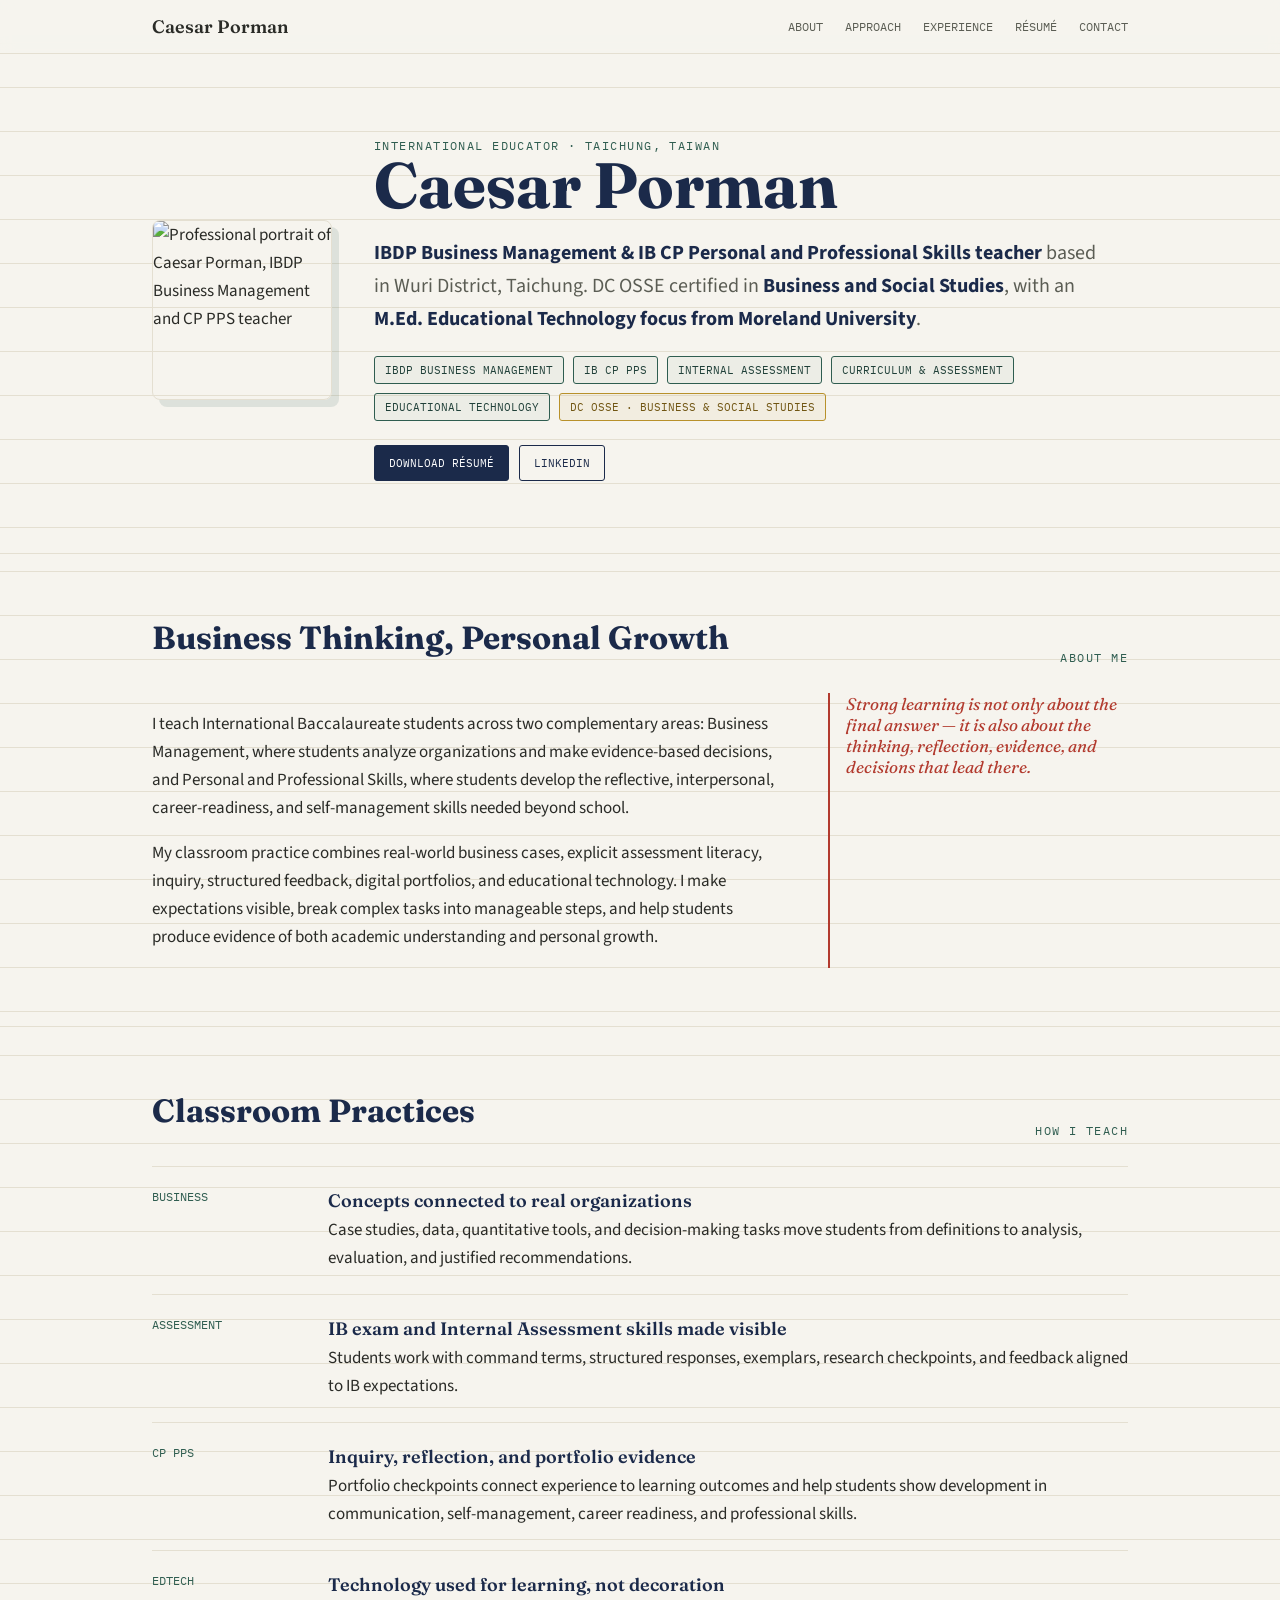
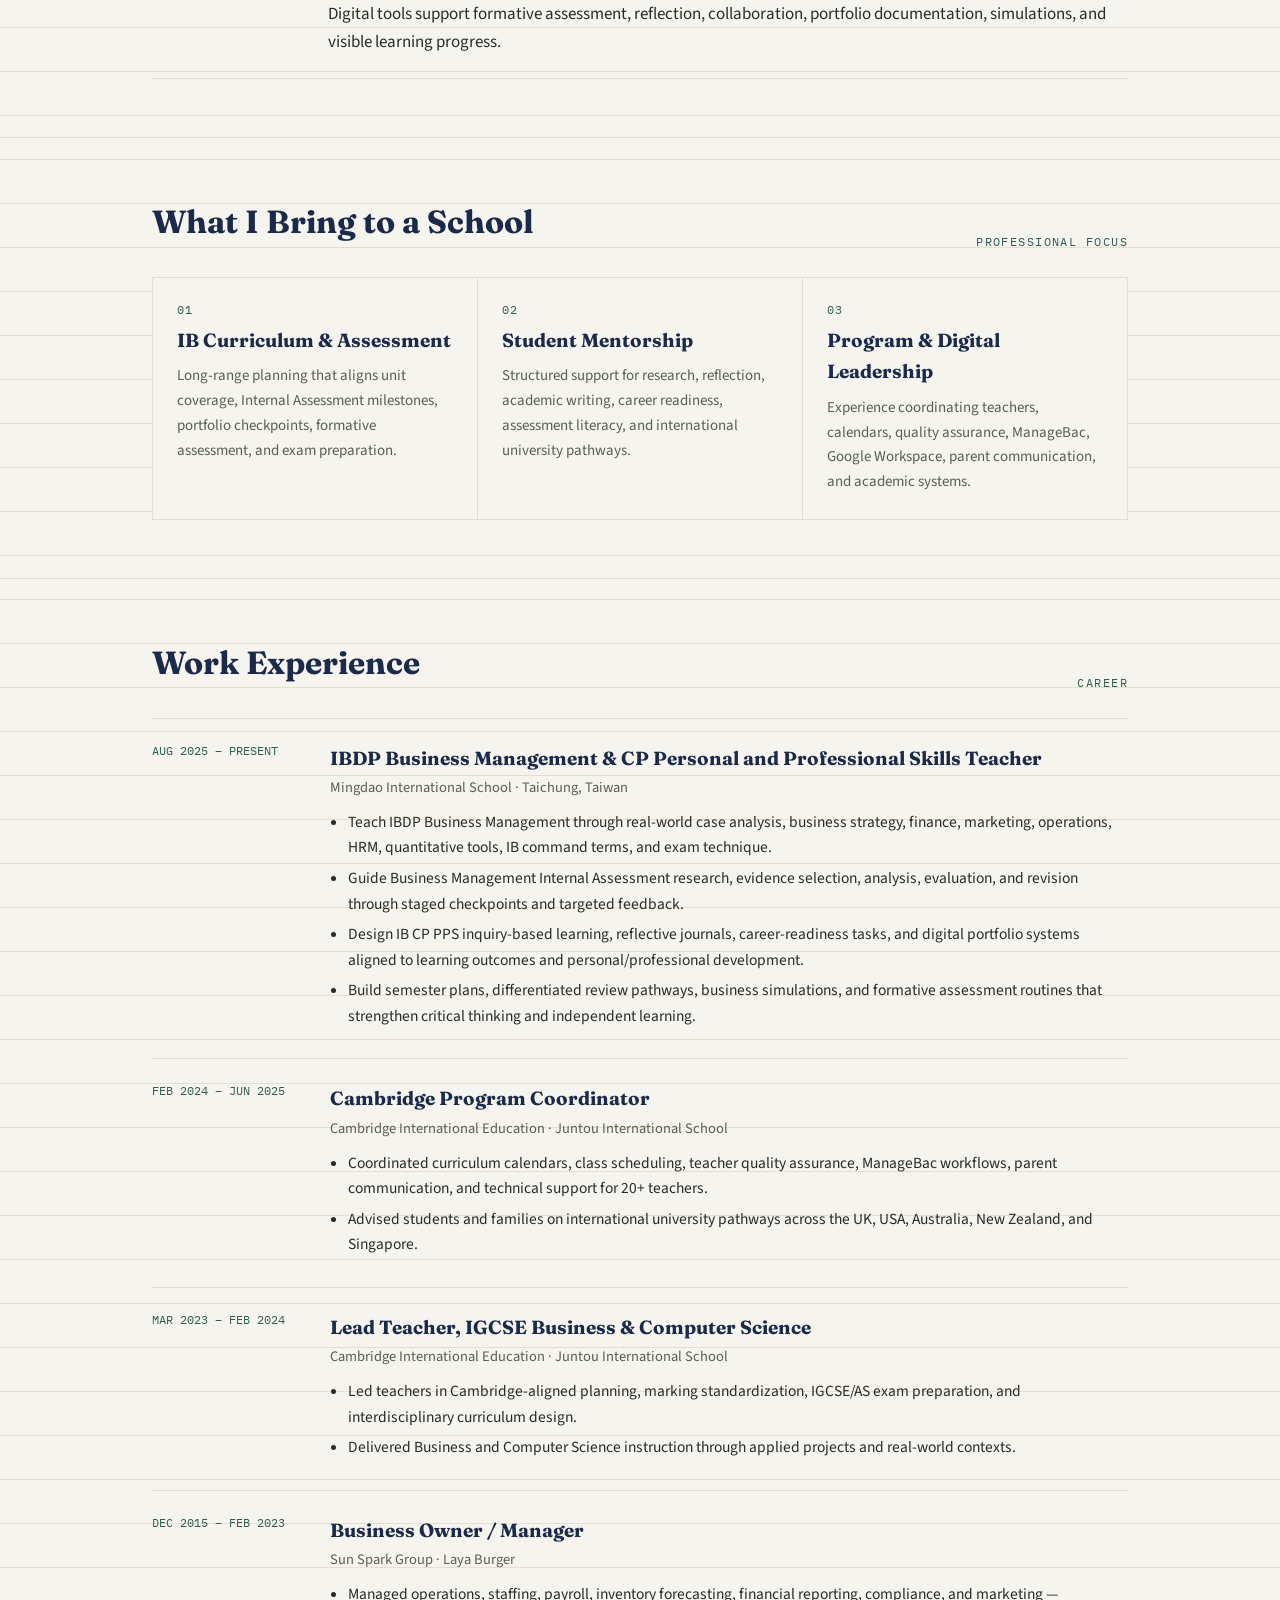
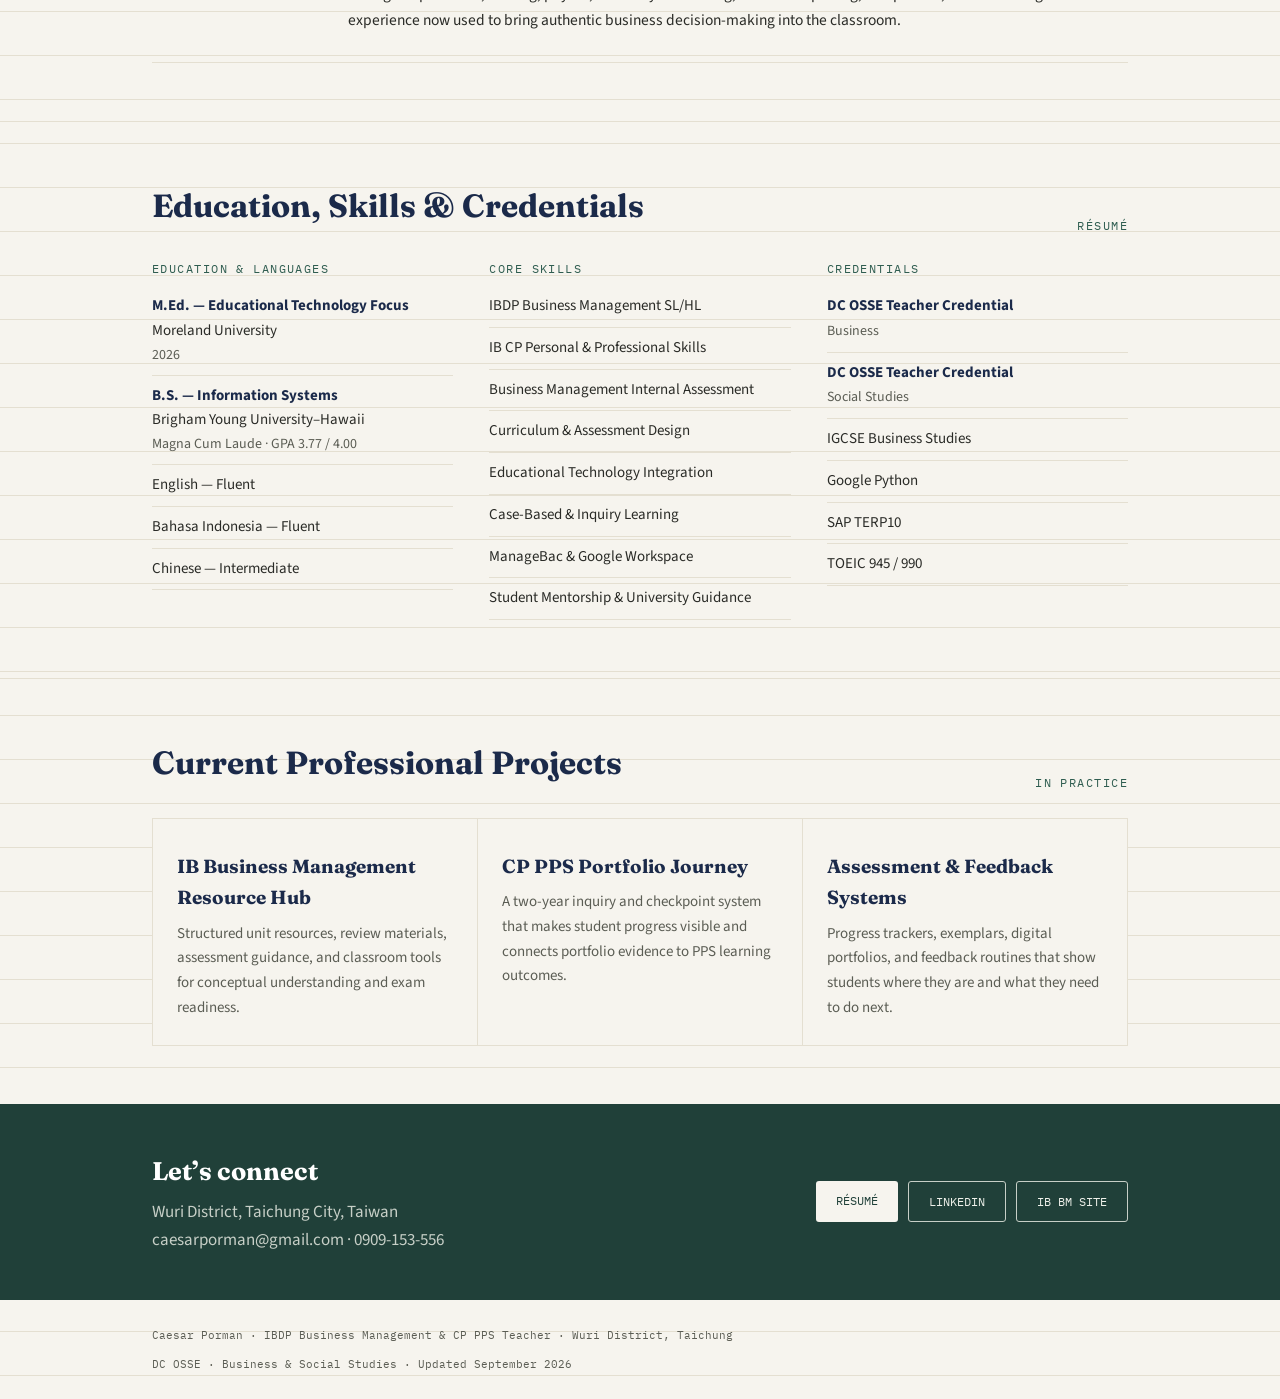
==== index.html @ 71c930ce "Refresh portfolio with current IB role, credentials, M.Ed., and SEO" ====
<!doctype html>
<html lang="en">
<head>
<meta charset="utf-8">
<meta name="viewport" content="width=device-width,initial-scale=1">
<title>Caesar Porman | IBDP Business Management & CP PPS Teacher | DC OSSE Certified</title>
<meta name="description" content="Professional teaching portfolio of Caesar Porman, an IBDP Business Management and IB CP Personal and Professional Skills teacher in Taichung, Taiwan. DC OSSE certified in Business and Social Studies with an M.Ed. Educational Technology focus from Moreland University.">
<meta name="keywords" content="IBDP Business Management Teacher, IB Business Management, IB CP PPS Teacher, Personal and Professional Skills, IB Career-related Programme, Business Studies Teacher, Social Studies Teacher, DC OSSE certified teacher, Educational Technology, International School Teacher, Taichung Taiwan, Internal Assessment, curriculum design">
<meta name="author" content="Caesar Porman">
<meta name="robots" content="index,follow">
<link rel="canonical" href="https://neo12phyte.github.io/Caesar_Porman/">
<meta property="og:title" content="Caesar Porman | IBDP Business Management & CP PPS Teacher">
<meta property="og:description" content="IB educator, DC OSSE certified in Business and Social Studies, with an M.Ed. Educational Technology focus and experience across IB, Cambridge, curriculum leadership, assessment, and student mentorship.">
<meta property="og:type" content="profile">
<meta property="og:url" content="https://neo12phyte.github.io/Caesar_Porman/">
<meta property="og:image" content="portrait.jpg">
<link rel="preconnect" href="https://fonts.googleapis.com">
<link rel="preconnect" href="https://fonts.gstatic.com" crossorigin>
<link href="https://fonts.googleapis.com/css2?family=Fraunces:wght@500;600&family=IBM+Plex+Mono:wght@400;500&family=Source+Sans+3:wght@400;500;600&display=swap" rel="stylesheet">
<script type="application/ld+json">
{
  "@context":"https://schema.org",
  "@type":"Person",
  "name":"Caesar Porman",
  "url":"https://neo12phyte.github.io/Caesar_Porman/",
  "image":"https://neo12phyte.github.io/Caesar_Porman/portrait.jpg",
  "jobTitle":"IBDP Business Management and IB CP Personal and Professional Skills Teacher",
  "description":"IBDP Business Management and IB CP PPS teacher, DC OSSE certified in Business and Social Studies, with an M.Ed. Educational Technology focus.",
  "email":"mailto:caesarporman@gmail.com",
  "sameAs":["https://www.linkedin.com/in/caesarporman"],
  "address":{"@type":"PostalAddress","addressLocality":"Wuri District, Taichung City","addressCountry":"TW"},
  "alumniOf":[
    {"@type":"CollegeOrUniversity","name":"Moreland University"},
    {"@type":"CollegeOrUniversity","name":"Brigham Young University-Hawaii"}
  ]
}
</script>
<style>
:root{--ink:#1b2a4a;--paper:#f6f4ee;--line:#e4dfd1;--green:#2f5d50;--dark:#204039;--red:#b23a2e;--text:#2a2b27;--muted:#5b5d54;--gold:#b8912b}
*{box-sizing:border-box}html{scroll-behavior:smooth}body{margin:0;background:var(--paper);color:var(--text);font:17px/1.65 "Source Sans 3",sans-serif;background-image:repeating-linear-gradient(to bottom,transparent,transparent 43px,var(--line) 43px,var(--line) 44px)}
a{color:inherit}.wrap{max-width:1040px;margin:auto;padding:0 32px}h1,h2,h3{font-family:Fraunces,serif;color:var(--ink);margin:0}.mono{font:12px "IBM Plex Mono",monospace;letter-spacing:.12em;text-transform:uppercase;color:var(--green)}
nav{position:sticky;top:0;z-index:5;background:#f6f4eee8;border-bottom:1px solid var(--line);backdrop-filter:blur(7px)}nav .wrap{display:flex;justify-content:space-between;align-items:center;padding-top:15px;padding-bottom:15px}.brand{font:600 18px Fraunces,serif;text-decoration:none}.links{display:flex;gap:22px;font:12px "IBM Plex Mono",monospace;text-transform:uppercase}.links a{text-decoration:none;color:var(--muted)}
.hero{padding:84px 0 72px;position:relative}.hero-grid{display:grid;grid-template-columns:180px 1fr;gap:42px;align-items:center}.photo{width:180px;height:180px;object-fit:cover;object-position:center 18%;border-radius:8px;border:1px solid var(--line);box-shadow:7px 7px 0 #2f5d501f}.hero h1{font-size:clamp(42px,6vw,64px);line-height:1}.role{font-size:20px;color:var(--muted);max-width:740px}.role strong{color:var(--ink)}.tags{display:flex;gap:9px;flex-wrap:wrap;margin-top:20px}.tag{font:11px "IBM Plex Mono",monospace;text-transform:uppercase;border:1px solid var(--green);padding:6px 10px;border-radius:3px;color:var(--dark);background:#2f5d500d}.tag.gold{border-color:var(--gold);color:#705512;background:#b8912b12}
.actions{display:flex;gap:10px;flex-wrap:wrap;margin-top:24px}.hero-btn{display:inline-block;text-decoration:none;padding:10px 14px;border:1px solid var(--ink);border-radius:3px;font:11px "IBM Plex Mono",monospace;text-transform:uppercase;background:var(--ink);color:white}.hero-btn.alt{background:transparent;color:var(--ink)}
section{padding:58px 0;border-top:1px solid var(--line)}.head{display:flex;justify-content:space-between;align-items:end;gap:18px;margin-bottom:28px}.head h2{font-size:32px}.two{display:grid;grid-template-columns:1fr 300px;gap:46px}.note{font:italic 17px Fraunces,serif;color:var(--red);border-left:2px solid var(--red);padding-left:16px}
.rows{border-top:1px solid var(--line)}.row{display:grid;grid-template-columns:150px 1fr;gap:26px;padding:22px 0;border-bottom:1px solid var(--line)}.row .k{font:12px "IBM Plex Mono",monospace;text-transform:uppercase;color:var(--green)}.row strong{display:block;font:600 18px Fraunces,serif;color:var(--ink);margin-bottom:4px}
.cards{display:grid;grid-template-columns:repeat(3,1fr);gap:1px;background:var(--line);border:1px solid var(--line)}.card{background:var(--paper);padding:24px}.card h3{font-size:19px;margin:8px 0}.card p{margin:0;color:var(--muted);font-size:15px}
.exp{border-top:1px solid var(--line)}.job{display:grid;grid-template-columns:150px 1fr;gap:28px;padding:24px 0;border-bottom:1px solid var(--line)}.period{font:12px "IBM Plex Mono",monospace;text-transform:uppercase;color:var(--green)}.job h3{font-size:19px}.org{color:var(--muted);font-size:14.5px;margin:2px 0 10px}.job ul{margin:0;padding-left:18px}.job li{font-size:15.5px;margin:5px 0}
.resume{display:grid;grid-template-columns:repeat(3,1fr);gap:36px}.resume ul{list-style:none;margin:10px 0 0;padding:0}.resume li{padding:8px 0;border-bottom:1px solid var(--line);font-size:15px}.resume b{display:block;color:var(--ink)}.small{color:var(--muted);font-size:14px}
.cta{background:var(--dark);color:#eef0ea}.cta .wrap{display:flex;justify-content:space-between;gap:24px;align-items:center;padding-top:46px;padding-bottom:46px}.cta h2{color:white}.cta p{margin:6px 0 0;color:#c7cfc7}.cta-actions{display:flex;gap:10px;flex-wrap:wrap;justify-content:flex-end}.btn{background:var(--paper);color:var(--dark);padding:12px 20px;text-decoration:none;font:12px "IBM Plex Mono",monospace;text-transform:uppercase;border-radius:3px;white-space:nowrap}.btn.ghost{background:transparent;color:#eef0ea;border:1px solid #c7cfc7}
footer{padding:28px 0;font:11px "IBM Plex Mono",monospace;color:var(--muted)}footer .wrap{display:flex;justify-content:space-between;gap:15px;flex-wrap:wrap}
@media(max-width:760px){.hero-grid,.two,.job,.row{grid-template-columns:1fr}.resume{grid-template-columns:1fr}.cards{grid-template-columns:1fr}.links{display:none}.photo{width:150px;height:150px}.cta .wrap{align-items:flex-start;flex-direction:column}.cta-actions{justify-content:flex-start}}
</style>
</head>
<body>
<nav><div class="wrap"><a class="brand" href="#top">Caesar Porman</a><div class="links"><a href="#about">About</a><a href="#approach">Approach</a><a href="#experience">Experience</a><a href="#resume">Résumé</a><a href="#contact">Contact</a></div></div></nav>

<header class="hero" id="top"><div class="wrap"><div class="hero-grid">
<img class="photo" src="portrait.jpg" alt="Professional portrait of Caesar Porman, IBDP Business Management and CP PPS teacher">
<div><div class="mono">International Educator · Taichung, Taiwan</div><h1>Caesar Porman</h1>
<p class="role"><strong>IBDP Business Management &amp; IB CP Personal and Professional Skills teacher</strong> based in Wuri District, Taichung. DC OSSE certified in <strong>Business and Social Studies</strong>, with an <strong>M.Ed. Educational Technology focus from Moreland University</strong>.</p>
<div class="tags"><span class="tag">IBDP Business Management</span><span class="tag">IB CP PPS</span><span class="tag">Internal Assessment</span><span class="tag">Curriculum &amp; Assessment</span><span class="tag">Educational Technology</span><span class="tag gold">DC OSSE · Business &amp; Social Studies</span></div>
<div class="actions"><a class="hero-btn" href="resume.html" target="_blank" rel="noopener">Download Résumé</a><a class="hero-btn alt" href="https://www.linkedin.com/in/caesarporman" target="_blank" rel="noopener">LinkedIn</a></div>
</div></div></div></header>

<section id="about"><div class="wrap"><div class="head"><h2>Business Thinking, Personal Growth</h2><div class="mono">About Me</div></div><div class="two">
<div><p>I teach International Baccalaureate students across two complementary areas: Business Management, where students analyze organizations and make evidence-based decisions, and Personal and Professional Skills, where students develop the reflective, interpersonal, career-readiness, and self-management skills needed beyond school.</p>
<p>My classroom practice combines real-world business cases, explicit assessment literacy, inquiry, structured feedback, digital portfolios, and educational technology. I make expectations visible, break complex tasks into manageable steps, and help students produce evidence of both academic understanding and personal growth.</p></div>
<div class="note">Strong learning is not only about the final answer — it is also about the thinking, reflection, evidence, and decisions that lead there.</div>
</div></div></section>

<section id="approach"><div class="wrap"><div class="head"><h2>Classroom Practices</h2><div class="mono">How I Teach</div></div><div class="rows">
<div class="row"><div class="k">Business</div><div><strong>Concepts connected to real organizations</strong>Case studies, data, quantitative tools, and decision-making tasks move students from definitions to analysis, evaluation, and justified recommendations.</div></div>
<div class="row"><div class="k">Assessment</div><div><strong>IB exam and Internal Assessment skills made visible</strong>Students work with command terms, structured responses, exemplars, research checkpoints, and feedback aligned to IB expectations.</div></div>
<div class="row"><div class="k">CP PPS</div><div><strong>Inquiry, reflection, and portfolio evidence</strong>Portfolio checkpoints connect experience to learning outcomes and help students show development in communication, self-management, career readiness, and professional skills.</div></div>
<div class="row"><div class="k">EdTech</div><div><strong>Technology used for learning, not decoration</strong>Digital tools support formative assessment, reflection, collaboration, portfolio documentation, simulations, and visible learning progress.</div></div>
</div></div></section>

<section><div class="wrap"><div class="head"><h2>What I Bring to a School</h2><div class="mono">Professional Focus</div></div><div class="cards">
<div class="card"><div class="mono">01</div><h3>IB Curriculum &amp; Assessment</h3><p>Long-range planning that aligns unit coverage, Internal Assessment milestones, portfolio checkpoints, formative assessment, and exam preparation.</p></div>
<div class="card"><div class="mono">02</div><h3>Student Mentorship</h3><p>Structured support for research, reflection, academic writing, career readiness, assessment literacy, and international university pathways.</p></div>
<div class="card"><div class="mono">03</div><h3>Program &amp; Digital Leadership</h3><p>Experience coordinating teachers, calendars, quality assurance, ManageBac, Google Workspace, parent communication, and academic systems.</p></div>
</div></div></section>

<section id="experience"><div class="wrap"><div class="head"><h2>Work Experience</h2><div class="mono">Career</div></div><div class="exp">
<div class="job"><div class="period">Aug 2025 – Present</div><div><h3>IBDP Business Management &amp; CP Personal and Professional Skills Teacher</h3><div class="org">Mingdao International School · Taichung, Taiwan</div><ul>
<li>Teach IBDP Business Management through real-world case analysis, business strategy, finance, marketing, operations, HRM, quantitative tools, IB command terms, and exam technique.</li>
<li>Guide Business Management Internal Assessment research, evidence selection, analysis, evaluation, and revision through staged checkpoints and targeted feedback.</li>
<li>Design IB CP PPS inquiry-based learning, reflective journals, career-readiness tasks, and digital portfolio systems aligned to learning outcomes and personal/professional development.</li>
<li>Build semester plans, differentiated review pathways, business simulations, and formative assessment routines that strengthen critical thinking and independent learning.</li>
</ul></div></div>
<div class="job"><div class="period">Feb 2024 – Jun 2025</div><div><h3>Cambridge Program Coordinator</h3><div class="org">Cambridge International Education · Juntou International School</div><ul>
<li>Coordinated curriculum calendars, class scheduling, teacher quality assurance, ManageBac workflows, parent communication, and technical support for 20+ teachers.</li><li>Advised students and families on international university pathways across the UK, USA, Australia, New Zealand, and Singapore.</li>
</ul></div></div>
<div class="job"><div class="period">Mar 2023 – Feb 2024</div><div><h3>Lead Teacher, IGCSE Business &amp; Computer Science</h3><div class="org">Cambridge International Education · Juntou International School</div><ul><li>Led teachers in Cambridge-aligned planning, marking standardization, IGCSE/AS exam preparation, and interdisciplinary curriculum design.</li><li>Delivered Business and Computer Science instruction through applied projects and real-world contexts.</li></ul></div></div>
<div class="job"><div class="period">Dec 2015 – Feb 2023</div><div><h3>Business Owner / Manager</h3><div class="org">Sun Spark Group · Laya Burger</div><ul><li>Managed operations, staffing, payroll, inventory forecasting, financial reporting, compliance, and marketing — experience now used to bring authentic business decision-making into the classroom.</li></ul></div></div>
</div></div></section>

<section id="resume"><div class="wrap"><div class="head"><h2>Education, Skills &amp; Credentials</h2><div class="mono">Résumé</div></div><div class="resume">
<div><div class="mono">Education &amp; Languages</div><ul><li><b>M.Ed. — Educational Technology Focus</b>Moreland University<div class="small">2026</div></li><li><b>B.S. — Information Systems</b>Brigham Young University–Hawaii<div class="small">Magna Cum Laude · GPA 3.77 / 4.00</div></li><li>English — Fluent</li><li>Bahasa Indonesia — Fluent</li><li>Chinese — Intermediate</li></ul></div>
<div><div class="mono">Core Skills</div><ul><li>IBDP Business Management SL/HL</li><li>IB CP Personal &amp; Professional Skills</li><li>Business Management Internal Assessment</li><li>Curriculum &amp; Assessment Design</li><li>Educational Technology Integration</li><li>Case-Based &amp; Inquiry Learning</li><li>ManageBac &amp; Google Workspace</li><li>Student Mentorship &amp; University Guidance</li></ul></div>
<div><div class="mono">Credentials</div><ul><li><b>DC OSSE Teacher Credential</b><span class="small">Business</span></li><li><b>DC OSSE Teacher Credential</b><span class="small">Social Studies</span></li><li>IGCSE Business Studies</li><li>Google Python</li><li>SAP TERP10</li><li>TOEIC 945 / 990</li></ul></div>
</div></div></section>

<section><div class="wrap"><div class="head"><h2>Current Professional Projects</h2><div class="mono">In Practice</div></div><div class="cards">
<div class="card"><h3>IB Business Management Resource Hub</h3><p>Structured unit resources, review materials, assessment guidance, and classroom tools for conceptual understanding and exam readiness.</p></div>
<div class="card"><h3>CP PPS Portfolio Journey</h3><p>A two-year inquiry and checkpoint system that makes student progress visible and connects portfolio evidence to PPS learning outcomes.</p></div>
<div class="card"><h3>Assessment &amp; Feedback Systems</h3><p>Progress trackers, exemplars, digital portfolios, and feedback routines that show students where they are and what they need to do next.</p></div>
</div></div></section>

<div class="cta" id="contact"><div class="wrap"><div><h2>Let’s connect</h2><p>Wuri District, Taichung City, Taiwan<br>caesarporman@gmail.com · 0909-153-556</p></div><div class="cta-actions"><a class="btn" href="resume.html" target="_blank" rel="noopener">Résumé</a><a class="btn ghost" href="https://www.linkedin.com/in/caesarporman" target="_blank" rel="noopener">LinkedIn</a><a class="btn ghost" href="https://sites.google.com/ms.mingdao.edu.tw/ibbusinessmanagement/home?authuser=1" target="_blank" rel="noopener">IB BM Site</a></div></div></div>
<footer><div class="wrap"><span>Caesar Porman · IBDP Business Management &amp; CP PPS Teacher · Wuri District, Taichung</span><span>DC OSSE · Business &amp; Social Studies · Updated September 2026</span></div></footer>
</body></html>
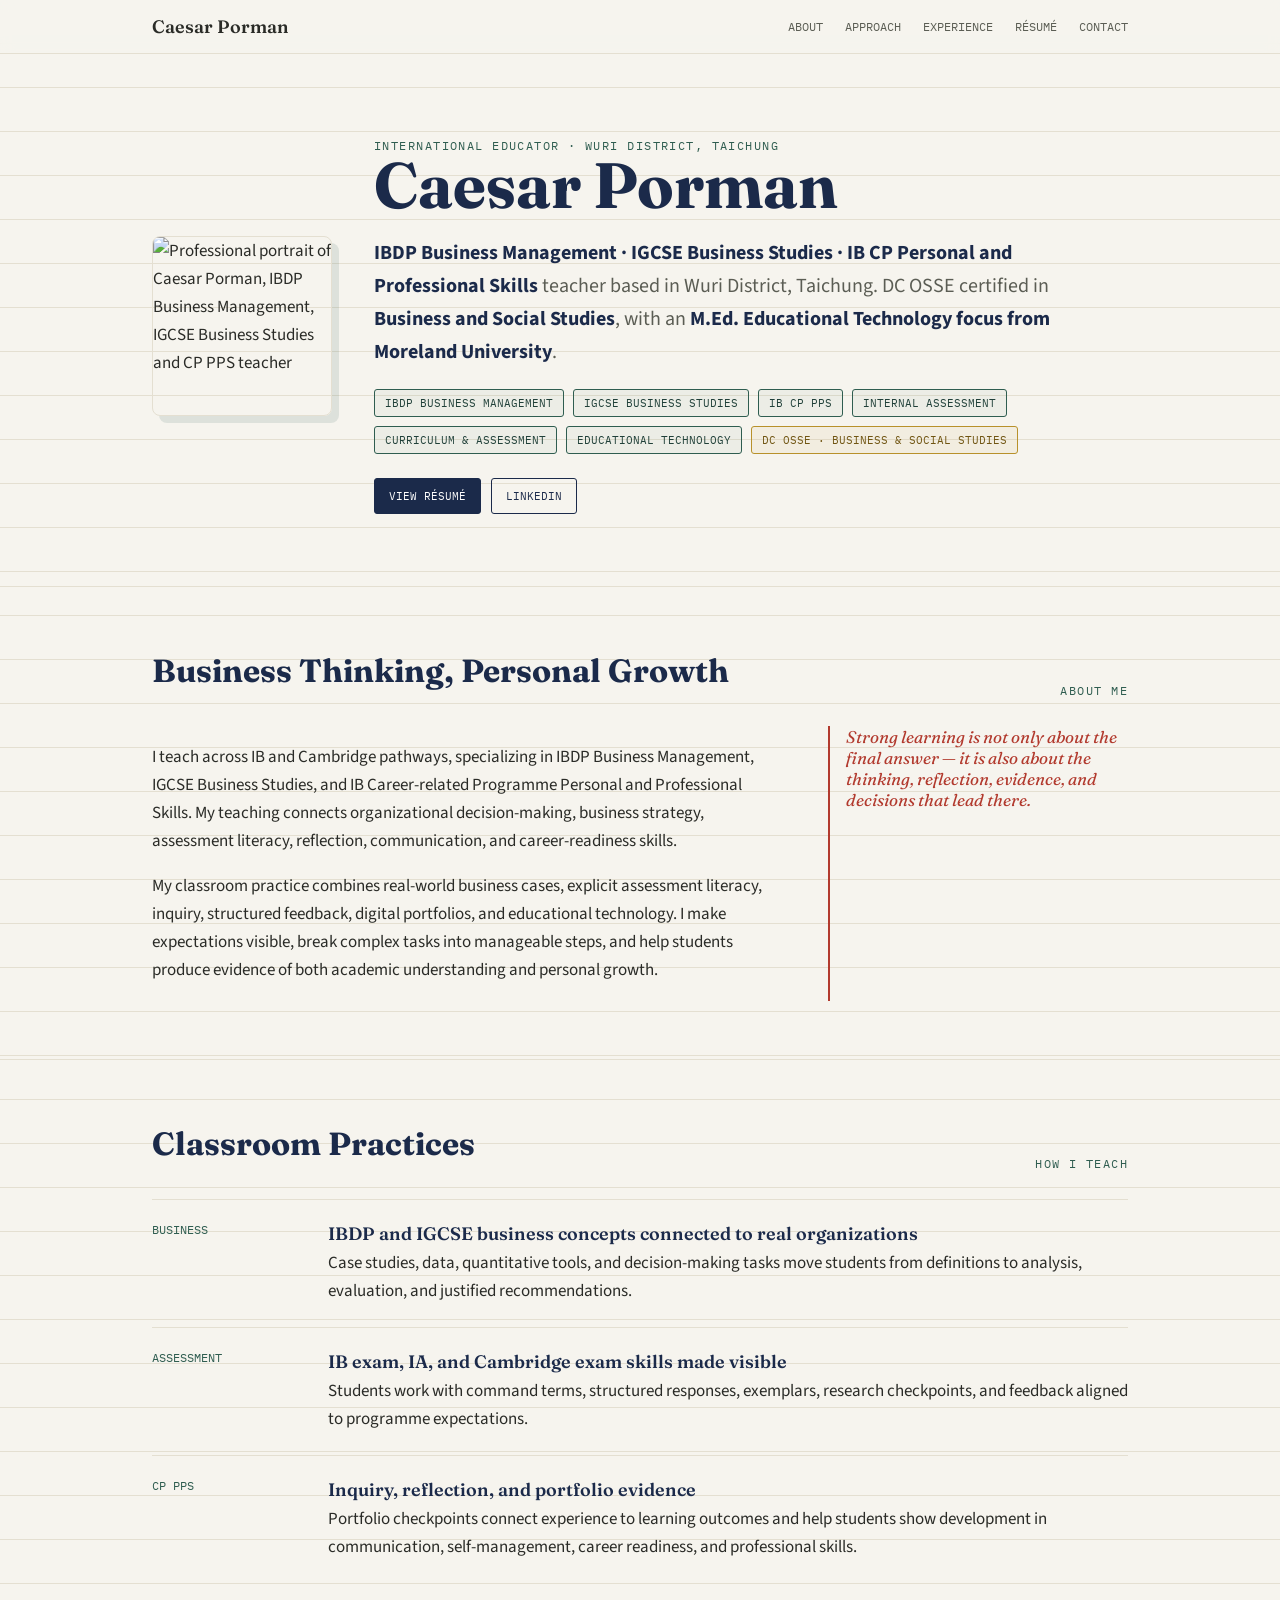
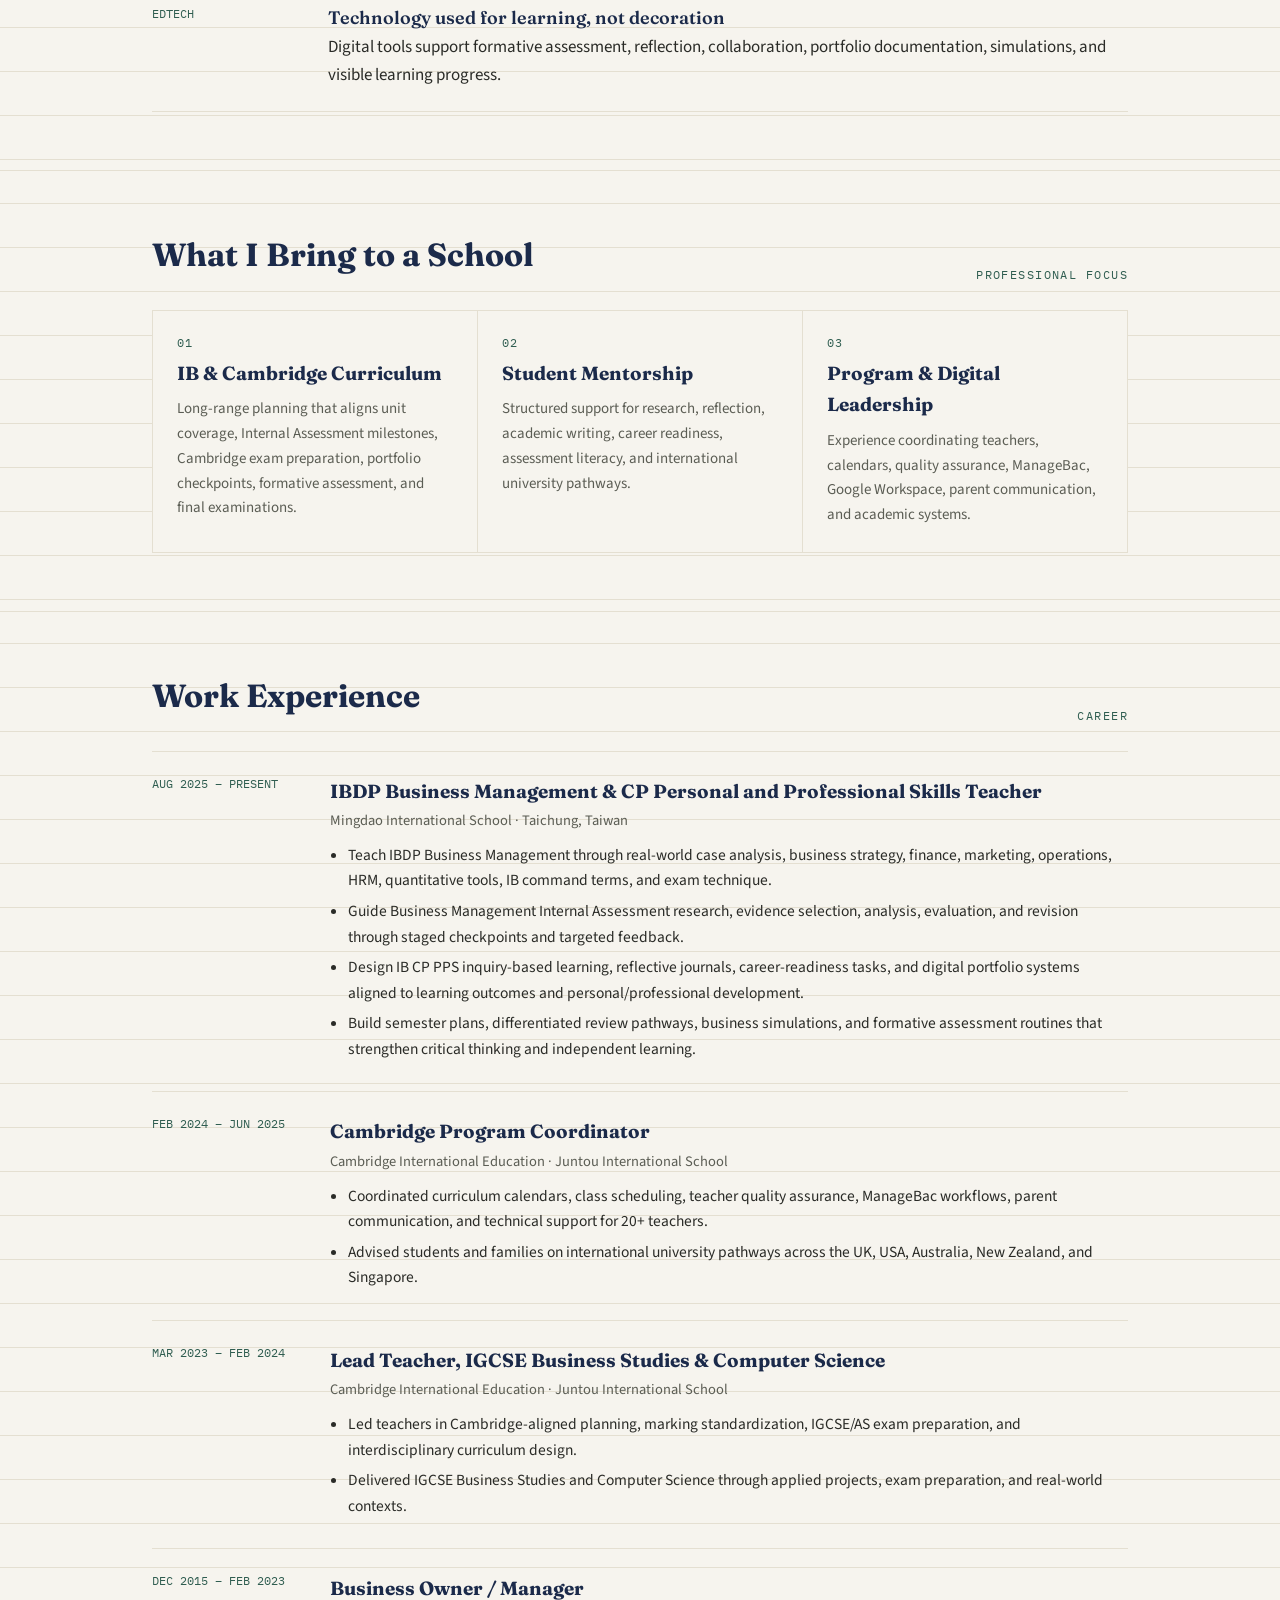
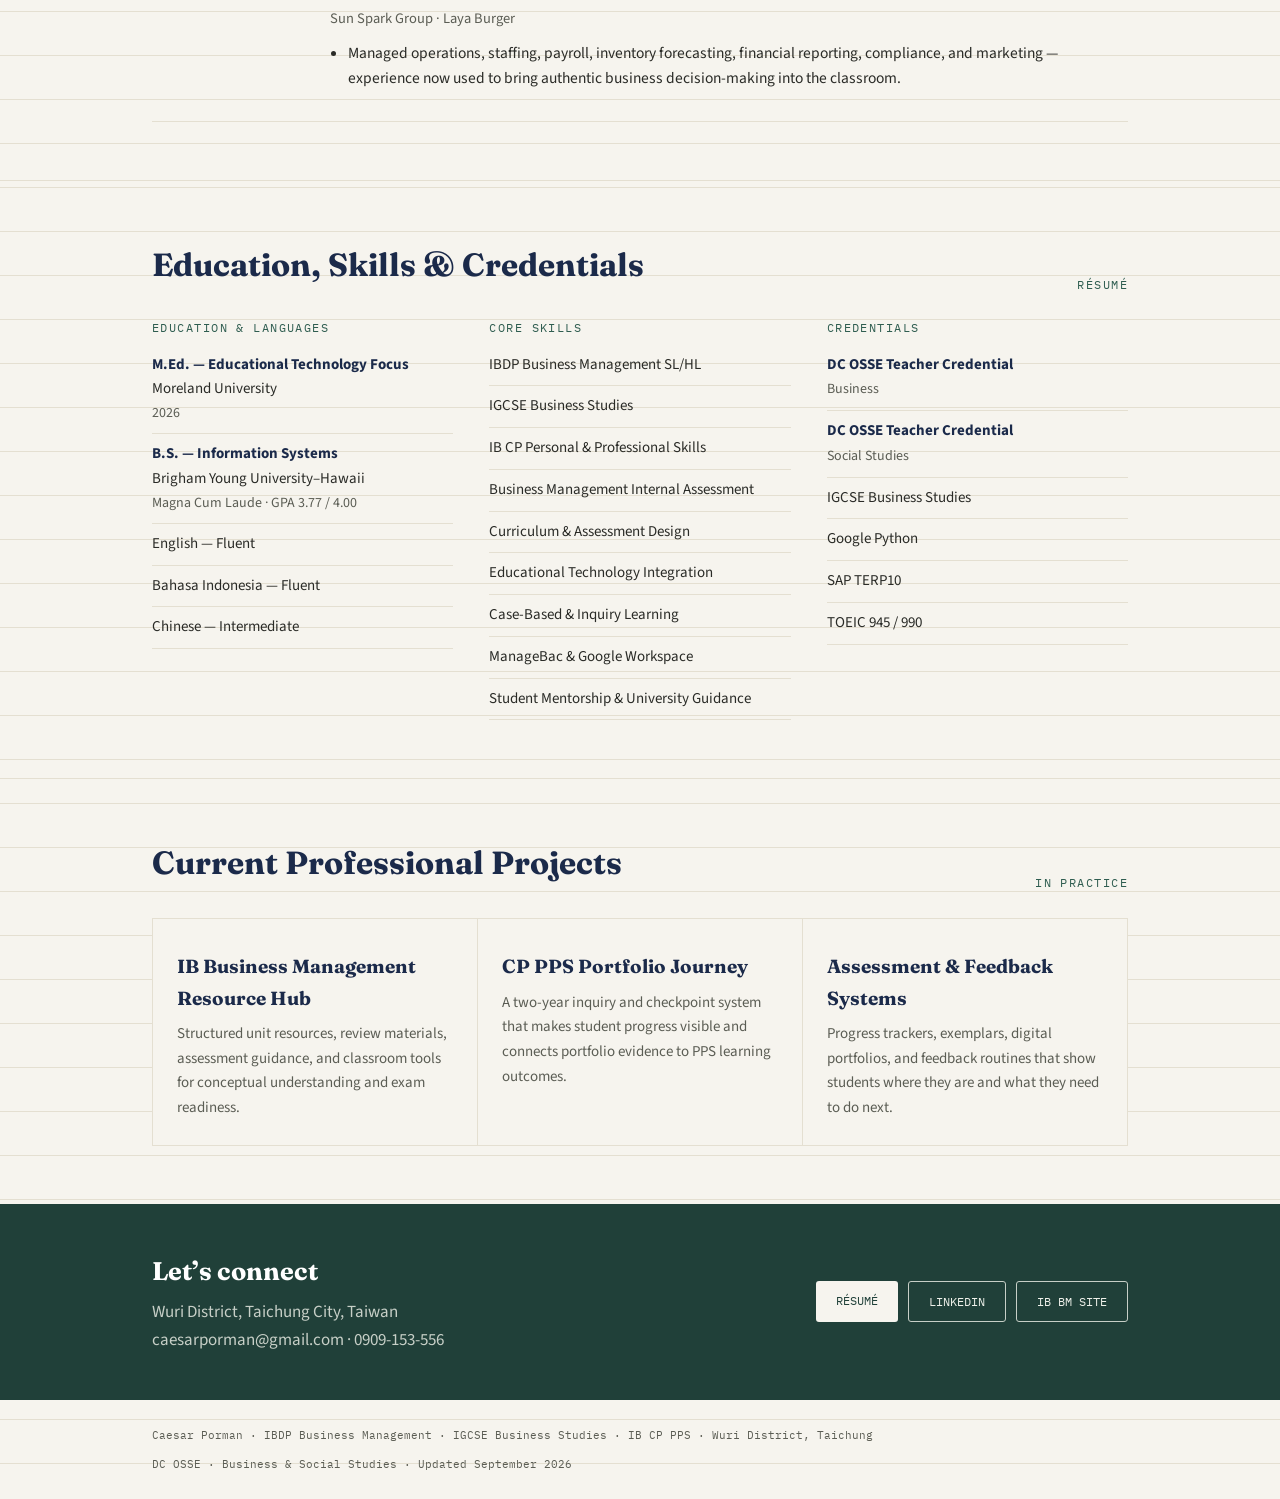
==== commit c271e628: "Add IGCSE Business Studies and latest resume details to portfolio" ====
--- a/index.html
+++ b/index.html
@@ -3,14 +3,14 @@
 <head>
 <meta charset="utf-8">
 <meta name="viewport" content="width=device-width,initial-scale=1">
-<title>Caesar Porman | IBDP Business Management & CP PPS Teacher | DC OSSE Certified</title>
-<meta name="description" content="Professional teaching portfolio of Caesar Porman, an IBDP Business Management and IB CP Personal and Professional Skills teacher in Taichung, Taiwan. DC OSSE certified in Business and Social Studies with an M.Ed. Educational Technology focus from Moreland University.">
-<meta name="keywords" content="IBDP Business Management Teacher, IB Business Management, IB CP PPS Teacher, Personal and Professional Skills, IB Career-related Programme, Business Studies Teacher, Social Studies Teacher, DC OSSE certified teacher, Educational Technology, International School Teacher, Taichung Taiwan, Internal Assessment, curriculum design">
+<title>Caesar Porman | IBDP Business Management & IGCSE Business Studies Teacher | CP PPS | DC OSSE Certified</title>
+<meta name="description" content="Professional teaching portfolio of Caesar Porman, an IBDP Business Management, IGCSE Business Studies, and IB CP Personal and Professional Skills teacher in Wuri District, Taichung, Taiwan. DC OSSE certified in Business and Social Studies with an M.Ed. Educational Technology focus from Moreland University.">
+<meta name="keywords" content="IBDP Business Management Teacher, IGCSE Business Studies Teacher, IB Business Management, Cambridge IGCSE Business Studies, IB CP PPS Teacher, Personal and Professional Skills, IB Career-related Programme, Business Studies Teacher, Social Studies Teacher, DC OSSE certified teacher, Educational Technology, International School Teacher, Taichung Taiwan, Internal Assessment, curriculum design">
 <meta name="author" content="Caesar Porman">
 <meta name="robots" content="index,follow">
 <link rel="canonical" href="https://neo12phyte.github.io/Caesar_Porman/">
-<meta property="og:title" content="Caesar Porman | IBDP Business Management & CP PPS Teacher">
-<meta property="og:description" content="IB educator, DC OSSE certified in Business and Social Studies, with an M.Ed. Educational Technology focus and experience across IB, Cambridge, curriculum leadership, assessment, and student mentorship.">
+<meta property="og:title" content="Caesar Porman | IBDP Business Management, IGCSE Business Studies & CP PPS Teacher">
+<meta property="og:description" content="IB and Cambridge educator, DC OSSE certified in Business and Social Studies, with an M.Ed. Educational Technology focus and experience across curriculum leadership, assessment, and student mentorship.">
 <meta property="og:type" content="profile">
 <meta property="og:url" content="https://neo12phyte.github.io/Caesar_Porman/">
 <meta property="og:image" content="portrait.jpg">
@@ -24,8 +24,8 @@
   "name":"Caesar Porman",
   "url":"https://neo12phyte.github.io/Caesar_Porman/",
   "image":"https://neo12phyte.github.io/Caesar_Porman/portrait.jpg",
-  "jobTitle":"IBDP Business Management and IB CP Personal and Professional Skills Teacher",
-  "description":"IBDP Business Management and IB CP PPS teacher, DC OSSE certified in Business and Social Studies, with an M.Ed. Educational Technology focus.",
+  "jobTitle":"IBDP Business Management, IGCSE Business Studies, and IB CP Personal and Professional Skills Teacher",
+  "description":"International educator specializing in IBDP Business Management, IGCSE Business Studies, and IB CP PPS; DC OSSE certified in Business and Social Studies with an M.Ed. Educational Technology focus.",
   "email":"mailto:caesarporman@gmail.com",
   "sameAs":["https://www.linkedin.com/in/caesarporman"],
   "address":{"@type":"PostalAddress","addressLocality":"Wuri District, Taichung City","addressCountry":"TW"},
@@ -56,28 +56,28 @@
 <nav><div class="wrap"><a class="brand" href="#top">Caesar Porman</a><div class="links"><a href="#about">About</a><a href="#approach">Approach</a><a href="#experience">Experience</a><a href="#resume">Résumé</a><a href="#contact">Contact</a></div></div></nav>
 
 <header class="hero" id="top"><div class="wrap"><div class="hero-grid">
-<img class="photo" src="portrait.jpg" alt="Professional portrait of Caesar Porman, IBDP Business Management and CP PPS teacher">
-<div><div class="mono">International Educator · Taichung, Taiwan</div><h1>Caesar Porman</h1>
-<p class="role"><strong>IBDP Business Management &amp; IB CP Personal and Professional Skills teacher</strong> based in Wuri District, Taichung. DC OSSE certified in <strong>Business and Social Studies</strong>, with an <strong>M.Ed. Educational Technology focus from Moreland University</strong>.</p>
-<div class="tags"><span class="tag">IBDP Business Management</span><span class="tag">IB CP PPS</span><span class="tag">Internal Assessment</span><span class="tag">Curriculum &amp; Assessment</span><span class="tag">Educational Technology</span><span class="tag gold">DC OSSE · Business &amp; Social Studies</span></div>
-<div class="actions"><a class="hero-btn" href="resume.html" target="_blank" rel="noopener">Download Résumé</a><a class="hero-btn alt" href="https://www.linkedin.com/in/caesarporman" target="_blank" rel="noopener">LinkedIn</a></div>
+<img class="photo" src="portrait.jpg" alt="Professional portrait of Caesar Porman, IBDP Business Management, IGCSE Business Studies and CP PPS teacher">
+<div><div class="mono">International Educator · Wuri District, Taichung</div><h1>Caesar Porman</h1>
+<p class="role"><strong>IBDP Business Management · IGCSE Business Studies · IB CP Personal and Professional Skills</strong> teacher based in Wuri District, Taichung. DC OSSE certified in <strong>Business and Social Studies</strong>, with an <strong>M.Ed. Educational Technology focus from Moreland University</strong>.</p>
+<div class="tags"><span class="tag">IBDP Business Management</span><span class="tag">IGCSE Business Studies</span><span class="tag">IB CP PPS</span><span class="tag">Internal Assessment</span><span class="tag">Curriculum &amp; Assessment</span><span class="tag">Educational Technology</span><span class="tag gold">DC OSSE · Business &amp; Social Studies</span></div>
+<div class="actions"><a class="hero-btn" href="resume.html" target="_blank" rel="noopener">View Résumé</a><a class="hero-btn alt" href="https://www.linkedin.com/in/caesarporman" target="_blank" rel="noopener">LinkedIn</a></div>
 </div></div></div></header>
 
 <section id="about"><div class="wrap"><div class="head"><h2>Business Thinking, Personal Growth</h2><div class="mono">About Me</div></div><div class="two">
-<div><p>I teach International Baccalaureate students across two complementary areas: Business Management, where students analyze organizations and make evidence-based decisions, and Personal and Professional Skills, where students develop the reflective, interpersonal, career-readiness, and self-management skills needed beyond school.</p>
+<div><p>I teach across IB and Cambridge pathways, specializing in IBDP Business Management, IGCSE Business Studies, and IB Career-related Programme Personal and Professional Skills. My teaching connects organizational decision-making, business strategy, assessment literacy, reflection, communication, and career-readiness skills.</p>
 <p>My classroom practice combines real-world business cases, explicit assessment literacy, inquiry, structured feedback, digital portfolios, and educational technology. I make expectations visible, break complex tasks into manageable steps, and help students produce evidence of both academic understanding and personal growth.</p></div>
 <div class="note">Strong learning is not only about the final answer — it is also about the thinking, reflection, evidence, and decisions that lead there.</div>
 </div></div></section>
 
 <section id="approach"><div class="wrap"><div class="head"><h2>Classroom Practices</h2><div class="mono">How I Teach</div></div><div class="rows">
-<div class="row"><div class="k">Business</div><div><strong>Concepts connected to real organizations</strong>Case studies, data, quantitative tools, and decision-making tasks move students from definitions to analysis, evaluation, and justified recommendations.</div></div>
-<div class="row"><div class="k">Assessment</div><div><strong>IB exam and Internal Assessment skills made visible</strong>Students work with command terms, structured responses, exemplars, research checkpoints, and feedback aligned to IB expectations.</div></div>
+<div class="row"><div class="k">Business</div><div><strong>IBDP and IGCSE business concepts connected to real organizations</strong>Case studies, data, quantitative tools, and decision-making tasks move students from definitions to analysis, evaluation, and justified recommendations.</div></div>
+<div class="row"><div class="k">Assessment</div><div><strong>IB exam, IA, and Cambridge exam skills made visible</strong>Students work with command terms, structured responses, exemplars, research checkpoints, and feedback aligned to programme expectations.</div></div>
 <div class="row"><div class="k">CP PPS</div><div><strong>Inquiry, reflection, and portfolio evidence</strong>Portfolio checkpoints connect experience to learning outcomes and help students show development in communication, self-management, career readiness, and professional skills.</div></div>
 <div class="row"><div class="k">EdTech</div><div><strong>Technology used for learning, not decoration</strong>Digital tools support formative assessment, reflection, collaboration, portfolio documentation, simulations, and visible learning progress.</div></div>
 </div></div></section>
 
 <section><div class="wrap"><div class="head"><h2>What I Bring to a School</h2><div class="mono">Professional Focus</div></div><div class="cards">
-<div class="card"><div class="mono">01</div><h3>IB Curriculum &amp; Assessment</h3><p>Long-range planning that aligns unit coverage, Internal Assessment milestones, portfolio checkpoints, formative assessment, and exam preparation.</p></div>
+<div class="card"><div class="mono">01</div><h3>IB &amp; Cambridge Curriculum</h3><p>Long-range planning that aligns unit coverage, Internal Assessment milestones, Cambridge exam preparation, portfolio checkpoints, formative assessment, and final examinations.</p></div>
 <div class="card"><div class="mono">02</div><h3>Student Mentorship</h3><p>Structured support for research, reflection, academic writing, career readiness, assessment literacy, and international university pathways.</p></div>
 <div class="card"><div class="mono">03</div><h3>Program &amp; Digital Leadership</h3><p>Experience coordinating teachers, calendars, quality assurance, ManageBac, Google Workspace, parent communication, and academic systems.</p></div>
 </div></div></section>
@@ -92,13 +92,13 @@
 <div class="job"><div class="period">Feb 2024 – Jun 2025</div><div><h3>Cambridge Program Coordinator</h3><div class="org">Cambridge International Education · Juntou International School</div><ul>
 <li>Coordinated curriculum calendars, class scheduling, teacher quality assurance, ManageBac workflows, parent communication, and technical support for 20+ teachers.</li><li>Advised students and families on international university pathways across the UK, USA, Australia, New Zealand, and Singapore.</li>
 </ul></div></div>
-<div class="job"><div class="period">Mar 2023 – Feb 2024</div><div><h3>Lead Teacher, IGCSE Business &amp; Computer Science</h3><div class="org">Cambridge International Education · Juntou International School</div><ul><li>Led teachers in Cambridge-aligned planning, marking standardization, IGCSE/AS exam preparation, and interdisciplinary curriculum design.</li><li>Delivered Business and Computer Science instruction through applied projects and real-world contexts.</li></ul></div></div>
+<div class="job"><div class="period">Mar 2023 – Feb 2024</div><div><h3>Lead Teacher, IGCSE Business Studies &amp; Computer Science</h3><div class="org">Cambridge International Education · Juntou International School</div><ul><li>Led teachers in Cambridge-aligned planning, marking standardization, IGCSE/AS exam preparation, and interdisciplinary curriculum design.</li><li>Delivered IGCSE Business Studies and Computer Science through applied projects, exam preparation, and real-world contexts.</li></ul></div></div>
 <div class="job"><div class="period">Dec 2015 – Feb 2023</div><div><h3>Business Owner / Manager</h3><div class="org">Sun Spark Group · Laya Burger</div><ul><li>Managed operations, staffing, payroll, inventory forecasting, financial reporting, compliance, and marketing — experience now used to bring authentic business decision-making into the classroom.</li></ul></div></div>
 </div></div></section>
 
 <section id="resume"><div class="wrap"><div class="head"><h2>Education, Skills &amp; Credentials</h2><div class="mono">Résumé</div></div><div class="resume">
 <div><div class="mono">Education &amp; Languages</div><ul><li><b>M.Ed. — Educational Technology Focus</b>Moreland University<div class="small">2026</div></li><li><b>B.S. — Information Systems</b>Brigham Young University–Hawaii<div class="small">Magna Cum Laude · GPA 3.77 / 4.00</div></li><li>English — Fluent</li><li>Bahasa Indonesia — Fluent</li><li>Chinese — Intermediate</li></ul></div>
-<div><div class="mono">Core Skills</div><ul><li>IBDP Business Management SL/HL</li><li>IB CP Personal &amp; Professional Skills</li><li>Business Management Internal Assessment</li><li>Curriculum &amp; Assessment Design</li><li>Educational Technology Integration</li><li>Case-Based &amp; Inquiry Learning</li><li>ManageBac &amp; Google Workspace</li><li>Student Mentorship &amp; University Guidance</li></ul></div>
+<div><div class="mono">Core Skills</div><ul><li>IBDP Business Management SL/HL</li><li>IGCSE Business Studies</li><li>IB CP Personal &amp; Professional Skills</li><li>Business Management Internal Assessment</li><li>Curriculum &amp; Assessment Design</li><li>Educational Technology Integration</li><li>Case-Based &amp; Inquiry Learning</li><li>ManageBac &amp; Google Workspace</li><li>Student Mentorship &amp; University Guidance</li></ul></div>
 <div><div class="mono">Credentials</div><ul><li><b>DC OSSE Teacher Credential</b><span class="small">Business</span></li><li><b>DC OSSE Teacher Credential</b><span class="small">Social Studies</span></li><li>IGCSE Business Studies</li><li>Google Python</li><li>SAP TERP10</li><li>TOEIC 945 / 990</li></ul></div>
 </div></div></section>
 
@@ -109,5 +109,5 @@
 </div></div></section>
 
 <div class="cta" id="contact"><div class="wrap"><div><h2>Let’s connect</h2><p>Wuri District, Taichung City, Taiwan<br>caesarporman@gmail.com · 0909-153-556</p></div><div class="cta-actions"><a class="btn" href="resume.html" target="_blank" rel="noopener">Résumé</a><a class="btn ghost" href="https://www.linkedin.com/in/caesarporman" target="_blank" rel="noopener">LinkedIn</a><a class="btn ghost" href="https://sites.google.com/ms.mingdao.edu.tw/ibbusinessmanagement/home?authuser=1" target="_blank" rel="noopener">IB BM Site</a></div></div></div>
-<footer><div class="wrap"><span>Caesar Porman · IBDP Business Management &amp; CP PPS Teacher · Wuri District, Taichung</span><span>DC OSSE · Business &amp; Social Studies · Updated September 2026</span></div></footer>
+<footer><div class="wrap"><span>Caesar Porman · IBDP Business Management · IGCSE Business Studies · IB CP PPS · Wuri District, Taichung</span><span>DC OSSE · Business &amp; Social Studies · Updated September 2026</span></div></footer>
 </body></html>
